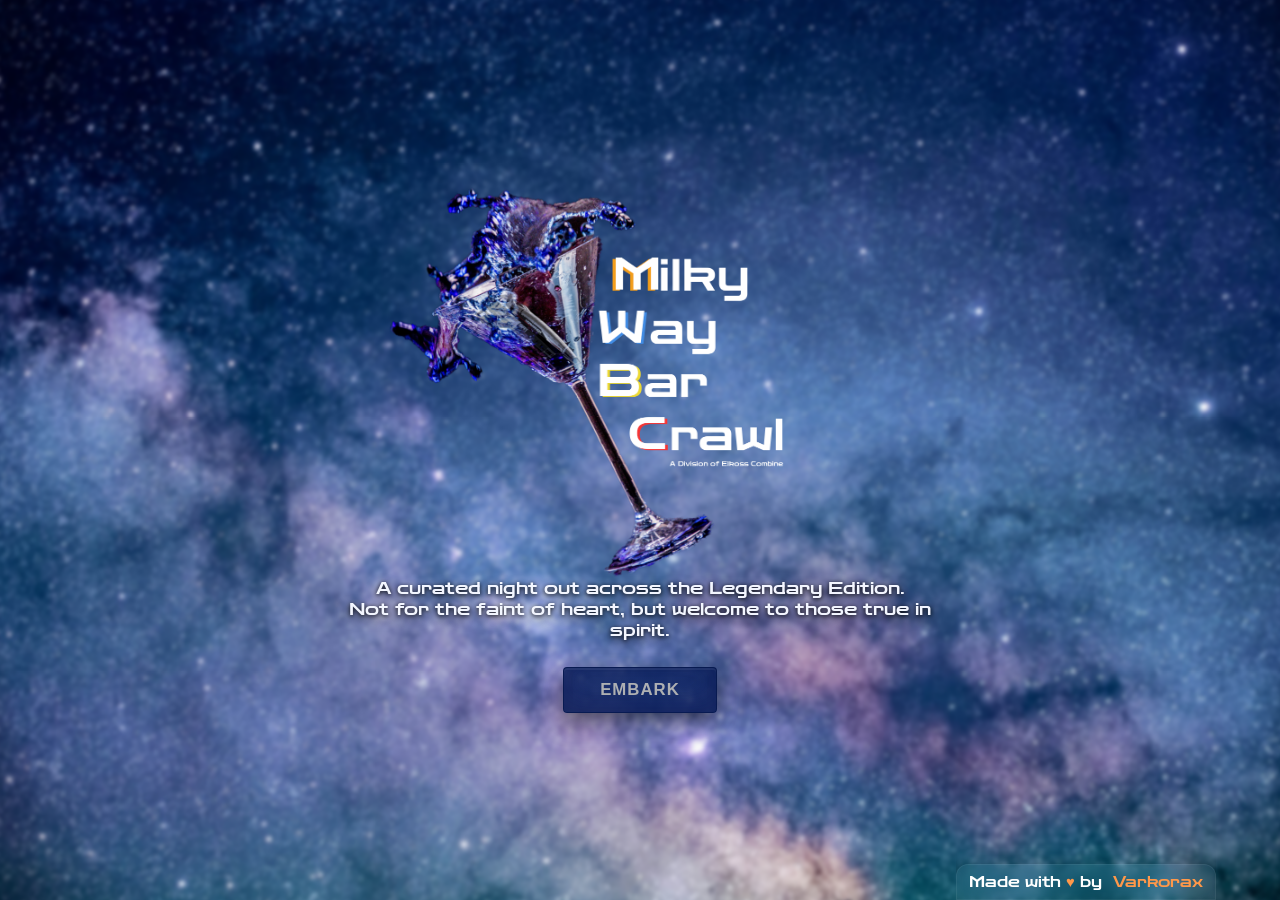
==== index.html @ 3dd2f929 "Version 2.0 and launch as its own project" ====
<!DOCTYPE html>
<html lang="en">
	<head>
		<meta charset="utf-8" />
		<meta name="viewport" content="width=device-width,initial-scale=1" />
		
		<title>Milky Way Bar Crawl</title>
		<link rel="shortcut icon" type="image/x-icon" href="./custom/favicon.svg" />
		
		<link rel="stylesheet" href="./custom/css/title.css" />
	</head>
	<body>
		<div class="title-screen" id="titleBackground"></div>
		
		<div class="center-stage" role="main" aria-labelledby="main-title">
			<img src="./custom/img/logo-full.png" style="height: 391px; width: 524px" alt="Milky Way Bar Crawl"></img>
			<h2>
				A curated night out across the Legendary Edition.<br>
				Not for the faint of heart, but welcome to those true in spirit.
			</h2>
			<button class="enter-button" onclick="enterGuide()" aria-label="Enter the Milky Way Bar Crawl">Embark</button>
		</div>
		
		<div class="footer-wrapper" aria-hidden="false">
			<div class="footer-box" role="contentinfo">
				Made with <span class="footer-heart">♥</span> by <span class="footer-name"><a href="https://varkorax.github.io" target="_blank" rel="noopener" style="color:inherit; text-decoration:none;">Varkorax</a></span>
			</div>
		</div>
		
		<script src="./custom/js/title.js"></script>
	</body>
</html>
---- custom/css/title.css ----
/* Import Zen Dots font */
        @font-face {
            font-family: 'ZenDots';
            src: url('../fonts/ZenDots-Regular.ttf') format('truetype');
            font-weight: normal;
            font-style: normal;
        }
		
        /* Base layout */
        html, body {
            margin: 0;
            padding: 0;
            height: 100%;
            width: 100%;
            overflow: hidden;
            font-family: 'ZenDots', sans-serif;
        }
		
		nav {
			font-family: 'ZenDots', sans-serif;
		}
		
        /* Background image container */
        .title-screen {
            position: fixed;
            top: 0;
            left: 0;
            width: 110%;
            height: 110%;
            background: url('../img/background/bg-galaxy-1.jpg') center/cover no-repeat;
            filter: blur(2px);
            z-index: -1;
            transform: translate(-5%, -5%) scale(1.1);
            pointer-events: none;
        }
        .title-screen::after {
            content: "";
            position: absolute;
            top: 0;
            left: 0;
            width: 100%;
            height: 100%;
            pointer-events: none;
            background: radial-gradient(circle, rgba(0,0,0,0) 70%, rgba(0,0,0,0.85) 100%);
        }

        /* Center stage */
        .center-stage {
            position: absolute;
            top: 50%;
            left: 50%;
            transform: translate(-50%, -50%);
            display: flex;
            flex-direction: column;
            align-items: center;
            text-align: center;
            padding: 0 20px;
            z-index: 2;
            color: #fff;
        }

        /* Frosted glass panel */
        .frost {
            position: absolute;
            width: min(86vw, 980px);
            padding: 28px 36px;
            border-radius: 12px;
            background: rgba(255,255,255,0.03);
            -webkit-backdrop-filter: blur(8px) saturate(110%);
                    backdrop-filter: blur(8px) saturate(110%);
            border: 1px solid rgba(255,255,255,0.04);
            box-shadow: 0 4px 30px rgba(0,0,0,0.55), inset 0 1px 0 rgba(255,255,255,0.02);
            pointer-events: none;
        }
        .center-stage > * { position: relative; z-index: 3; }
        .center-stage .frost { z-index: 2; }

        /* Fade-in */
        h1, h2, .enter-button, .footer-box {
            opacity: 0;
            animation: fadeIn 1s ease forwards;
        }

        h1 {
            font-size: 3.0em;
            margin: 8px 0 10px 0;
            color: #fff;
            text-shadow:
                0 2px 8px rgba(0,0,0,0.98),
                0 8px 22px rgba(0,0,0,0.7),
                0 0 28px rgba(0,0,0,0.45);
            animation-delay: 0.25s;
        }

        h2 {
            font-size: 1.05em;
            font-weight: normal;
            max-width: 820px;
            margin: 0 0 26px 0;
            color: #f3f6ff;
            text-shadow:
                0 1px 4px rgba(0,0,0,0.92),
                0 4px 12px rgba(0,0,0,0.6);
            animation-delay: 0.55s;
        }

        /* -------- Button: default dark blue, muted grey text -------- */
        .enter-button {
            display: inline-block;
            padding: 12px 36px;
            font-size: 1.05em;
            font-weight: 600;
            letter-spacing: 1px;
            text-transform: uppercase;
            color: #b0b0b0; /* muted grey text by default */
            background: rgba(10,30,90,0.85); /* dark blue default */
            border: 1px solid rgba(8,26,80,0.95); /* dark-blue border */
            border-radius: 4px;
            box-shadow:
                inset 0 2px 0 rgba(255,255,255,0.06),
                inset 0 -8px 24px rgba(8,24,80,0.35),
                0 8px 22px rgba(0,0,0,0.55);
            position: relative;
            cursor: pointer;
            transition:
                transform 160ms cubic-bezier(.2,.9,.2,1),
                box-shadow 220ms ease,
                background 200ms ease,
                color 180ms ease,
                border-color 180ms ease;
            outline: none;
            z-index: 3;
            pointer-events: auto;
            overflow: visible;
        }

        /* inner vignette (subtle by default; blends with hover) */
        .enter-button::before {
            content: "";
            position: absolute;
            top: 8%;
            left: 6%;
            right: 6%;
            bottom: 8%;
            border-radius: 3px;
            background: radial-gradient(120% 80% at 50% 40%,
                rgba(120,180,255,0.06) 0%,
                rgba(60,120,220,0.02) 45%,
                rgba(10,40,120,0) 100%);
            pointer-events: none;
            z-index: 1;
            transition: opacity 180ms ease, transform 180ms ease, background 180ms ease;
            opacity: 0.75;
        }

        /* radial glow element for hover (keeps separate so it's subtle by default) */
        .enter-button::after {
            content: "";
            position: absolute;
            left: 50%;
            top: 50%;
            transform: translate(-50%, -50%) scale(0.95);
            width: 260%;
            height: 180%;
            border-radius: 50%;
            background: radial-gradient(circle at center,
                rgba(70,150,255,0.25) 0%,
                rgba(70,150,255,0.12) 20%,
                rgba(70,150,255,0.04) 40%,
                rgba(70,150,255,0) 60%);
            filter: blur(8px);
            opacity: 0;
            pointer-events: none;
            z-index: 0;
            transition: opacity 220ms ease, transform 220ms ease;
        }

        /* Hover/focus: background lightens + text brightens & glows */
        .enter-button:hover,
        .enter-button:focus {
            transform: translateY(-2px) scale(1.02);
            border-color: rgba(60,130,220,0.95);
            background: rgba(60,130,220,0.92); /* lighter blue on hover */
            color: #d0ebff; /* brighter text */
            text-shadow: 0 0 8px rgba(80,180,255,0.85); /* subtle text glow */
            box-shadow:
                inset 0 2px 0 rgba(255,255,255,0.06),
                inset 0 -8px 24px rgba(8,24,80,0.28),
                0 18px 48px rgba(0,0,0,0.62),
                0 0 36px rgba(70,150,255,0.12);
        }

        .enter-button:hover::after,
        .enter-button:focus::after {
            opacity: 1;
            transform: translate(-50%, -50%) scale(1.04);
        }
        .enter-button:hover::before,
        .enter-button:focus::before {
            opacity: 1;
            transform: scale(1.01);
            /* slightly shift vignette to better match hover blue */
            background: radial-gradient(120% 80% at 50% 40%,
                rgba(170,210,255,0.16) 0%,
                rgba(120,180,240,0.06) 45%,
                rgba(30,80,200,0.02) 100%);
        }

        .enter-button:active {
            transform: translateY(0) scale(0.997);
            box-shadow:
                inset 0 3px 10px rgba(0,0,0,0.45),
                0 6px 18px rgba(0,0,0,0.44);
        }

        .enter-button:focus {
            box-shadow:
                0 12px 36px rgba(12,32,90,0.6),
                0 0 20px rgba(90,170,255,0.12);
        }

        /* ------------- Footer: moved to bottom-right ------------- */
        .footer-wrapper {
            position: fixed;
            bottom: 0;
            right: 64px; /* reasonable margin from right edge */
            width: auto;
            height: 128px; /* clip height so box peeks */
            display: flex;
            justify-content: flex-end;
            align-items: flex-end; /* box peeks up from bottom */
            z-index: 4;
            pointer-events: none;
            overflow: hidden; /* clips bottom */
        }

        .footer-box {
            display: inline-block;
            padding: 8px 12px;
            border-radius: 12px 12px 0 0;
            background: rgba(255,255,255,0.045);
            backdrop-filter: blur(6px) saturate(110%);
            -webkit-backdrop-filter: blur(6px) saturate(110%);
            border: 1px solid rgba(255,255,255,0.06);
            box-shadow: 0 8px 22px rgba(0,0,0,0.45);
            pointer-events: auto;
            color: #fff;
            font-size: 0.92em;
            white-space: nowrap;
            transform: translateY(0);
            transition: transform 320ms ease;
            animation-delay: 1.15s;
        }

        .footer-heart,
        .footer-name {
            color: #ff984a;
            display: inline-block;
            transform-origin: center;
            animation: footerPulse 1.6s ease-in-out infinite;
            will-change: transform, color;
        }
        .footer-name { animation-duration: 1.9s; margin-left: 6px; }

        @keyframes footerPulse {
            0%   { transform: scale(1); color: #ff9a4a; }
            45%  { transform: scale(1.04); color: #ff7a2e; }
            100% { transform: scale(1); color: #ff9a4a; }
        }

        @media (prefers-reduced-motion: reduce) {
            .footer-heart, .footer-name { animation: none; }
            .enter-button::after { transition: none; }
        }

        /* Keyframes */
        @keyframes fadeIn {
            from { opacity: 0; transform: translateY(18px); }
            to   { opacity: 1; transform: translateY(0); }
        }

        /* Responsive tweaks */
        @media (max-width: 700px) {
            h1 { font-size: 2.1em; }
            h2 { font-size: 0.95em; max-width: 92%; }
            .enter-button { padding: 10px 26px; font-size: 0.98em; }
            .frost { width: calc(94vw); padding: 18px 22px; border-radius: 10px; }
            .footer-wrapper { right: 12px; height: 84px; }
            .footer-box { padding: 6px 10px; margin-bottom: -30px; border-radius: 10px 10px 0 0; }
        }
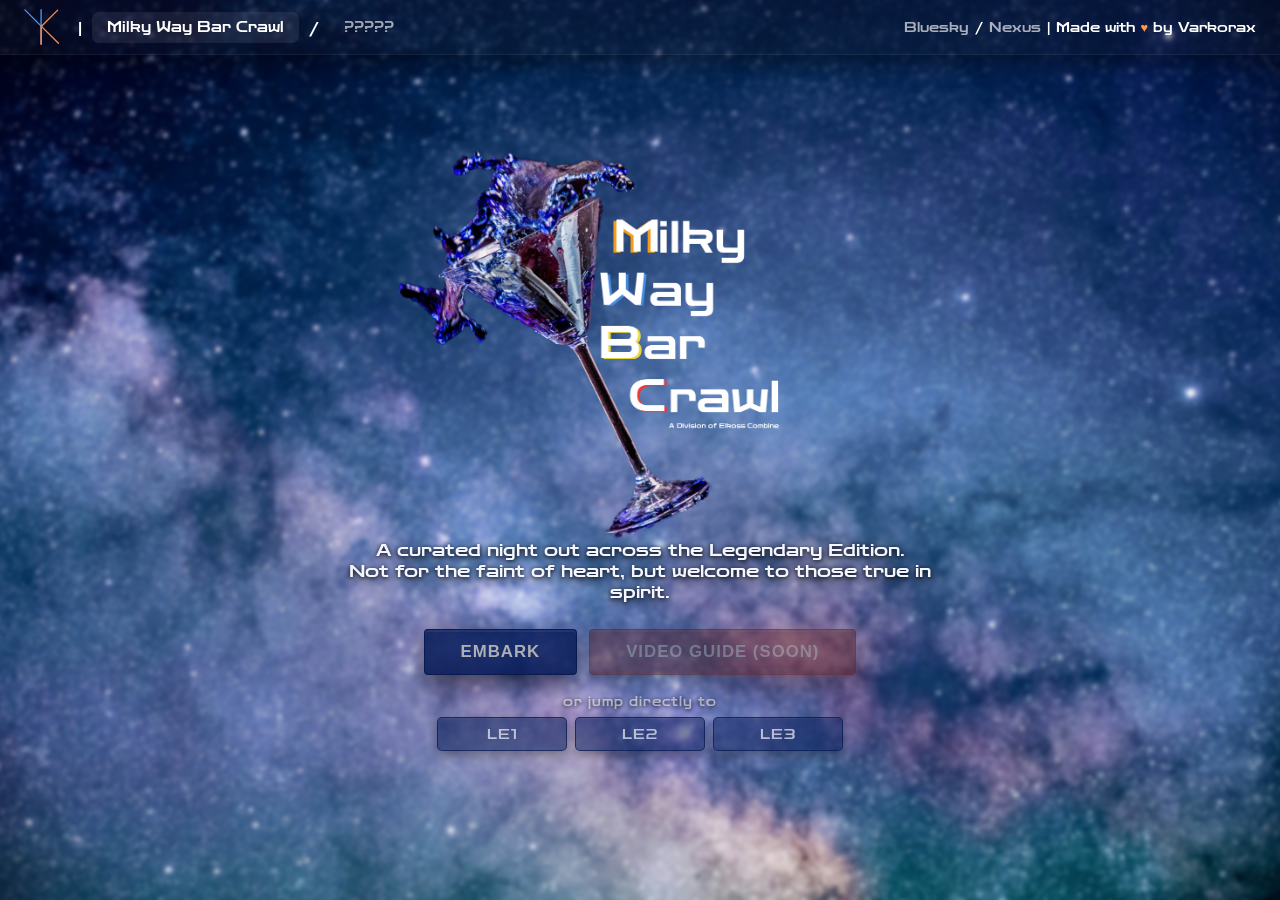
==== commit 2694d913: "Version 2.1" ====
--- a/index.html
+++ b/index.html
@@ -9,22 +9,95 @@
 		
 		<link rel="stylesheet" href="./custom/css/title.css" />
 	</head>
+	
 	<body>
 		<div class="title-screen" id="titleBackground"></div>
 		
+		<header class="site-header">
+			<a class="site-logo" href="https://varkorax.github.io" aria-label="Milky Way Bar Crawl home" target="_blank">
+				<img src="./custom/favicon.svg" alt="Milky Way Bar Crawl">
+			</a>
+			
+			<nav class="guide-switcher" aria-label="Guides">
+				<span class="header-divider" aria-hidden="true">|</span>
+				<a class="active" href="index.html">Milky Way Bar Crawl</a>
+				<span class="header-divider" aria-hidden="true">/</span>
+				<a href="#">?????</a>
+			</nav>
+			
+			<div class="site-credit">
+				<a href="https://bsky.app/profile/varkorax.bsky.social"
+					target="_blank"
+					rel="noopener">
+					Bluesky
+				</a>
+				
+				<span class="header-divider" aria-hidden="true">/</span>
+				
+				<a href="https://next.nexusmods.com/profile/Varkorax"
+					target="_blank"
+					rel="noopener">
+					Nexus
+				</a>
+				
+				<span class="header-divider" aria-hidden="true">|</span>
+				
+				<span style="color: white">Made with <span class="header-heart">♥</span> by Varkorax</span>
+			</div>
+		</header>
+
 		<div class="center-stage" role="main" aria-labelledby="main-title">
-			<img src="./custom/img/logo-full.png" style="height: 391px; width: 524px" alt="Milky Way Bar Crawl"></img>
-			<h2>
+			<img
+				src="./custom/img/logo-full.png"
+				class="title-logo"
+				alt="Milky Way Bar Crawl"
+				style="height: 391px; width: 524px"
+			>
+			
+			<h2 id="main-title">
 				A curated night out across the Legendary Edition.<br>
 				Not for the faint of heart, but welcome to those true in spirit.
 			</h2>
-			<button class="enter-button" onclick="enterGuide()" aria-label="Enter the Milky Way Bar Crawl">Embark</button>
+			
+			<div class="main-buttons">
+			<button
+				class="enter-button"
+				onclick="enterGuide()"
+				aria-label="Enter the Milky Way Bar Crawl"
+			>
+				Embark
+			</button>
+			
+			<button
+				class="video-button"
+				href="#"
+				target="_blank"
+				rel="noopener"
+				disabled
+				aria-label="Video coming soon"
+			>
+				Video Guide (Soon)
+			</button>
 		</div>
-		
-		<div class="footer-wrapper" aria-hidden="false">
-			<div class="footer-box" role="contentinfo">
-				Made with <span class="footer-heart">♥</span> by <span class="footer-name"><a href="https://varkorax.github.io" target="_blank" rel="noopener" style="color:inherit; text-decoration:none;">Varkorax</a></span>
+			
+			<div class="jump-section">
+				<span class="jump-label">or jump directly to</span>
+
+				<div class="jump-buttons">
+					<a href="./me1.html" class="jump-button">
+						<span class="jump-number">LE1</span>
+					</a>
+
+					<a href="./me2.html" class="jump-button">
+						<span class="jump-number">LE2</span>
+					</a>
+
+					<a href="./me3.html" class="jump-button">
+						<span class="jump-number">LE3</span>
+					</a>
+				</div>
 			</div>
+			
 		</div>
 		
 		<script src="./custom/js/title.js"></script>
--- a/custom/css/title.css
+++ b/custom/css/title.css
@@ -1,290 +1,731 @@
-        /* Import Zen Dots font */
-        @font-face {
-            font-family: 'ZenDots';
-            src: url('../fonts/ZenDots-Regular.ttf') format('truetype');
-            font-weight: normal;
-            font-style: normal;
-        }
-		
-        /* Base layout */
-        html, body {
-            margin: 0;
-            padding: 0;
-            height: 100%;
-            width: 100%;
-            overflow: hidden;
-            font-family: 'ZenDots', sans-serif;
-        }
-		
-		nav {
-			font-family: 'ZenDots', sans-serif;
-		}
-		
-        /* Background image container */
-        .title-screen {
-            position: fixed;
-            top: 0;
-            left: 0;
-            width: 110%;
-            height: 110%;
-            background: url('../img/background/bg-galaxy-1.jpg') center/cover no-repeat;
-            filter: blur(2px);
-            z-index: -1;
-            transform: translate(-5%, -5%) scale(1.1);
-            pointer-events: none;
-        }
-        .title-screen::after {
-            content: "";
-            position: absolute;
-            top: 0;
-            left: 0;
-            width: 100%;
-            height: 100%;
-            pointer-events: none;
-            background: radial-gradient(circle, rgba(0,0,0,0) 70%, rgba(0,0,0,0.85) 100%);
-        }
-
-        /* Center stage */
-        .center-stage {
-            position: absolute;
-            top: 50%;
-            left: 50%;
-            transform: translate(-50%, -50%);
-            display: flex;
-            flex-direction: column;
-            align-items: center;
-            text-align: center;
-            padding: 0 20px;
-            z-index: 2;
-            color: #fff;
-        }
-
-        /* Frosted glass panel */
-        .frost {
-            position: absolute;
-            width: min(86vw, 980px);
-            padding: 28px 36px;
-            border-radius: 12px;
-            background: rgba(255,255,255,0.03);
-            -webkit-backdrop-filter: blur(8px) saturate(110%);
-                    backdrop-filter: blur(8px) saturate(110%);
-            border: 1px solid rgba(255,255,255,0.04);
-            box-shadow: 0 4px 30px rgba(0,0,0,0.55), inset 0 1px 0 rgba(255,255,255,0.02);
-            pointer-events: none;
-        }
-        .center-stage > * { position: relative; z-index: 3; }
-        .center-stage .frost { z-index: 2; }
-
-        /* Fade-in */
-        h1, h2, .enter-button, .footer-box {
-            opacity: 0;
-            animation: fadeIn 1s ease forwards;
-        }
-
-        h1 {
-            font-size: 3.0em;
-            margin: 8px 0 10px 0;
-            color: #fff;
-            text-shadow:
-                0 2px 8px rgba(0,0,0,0.98),
-                0 8px 22px rgba(0,0,0,0.7),
-                0 0 28px rgba(0,0,0,0.45);
-            animation-delay: 0.25s;
-        }
-
-        h2 {
-            font-size: 1.05em;
-            font-weight: normal;
-            max-width: 820px;
-            margin: 0 0 26px 0;
-            color: #f3f6ff;
-            text-shadow:
-                0 1px 4px rgba(0,0,0,0.92),
-                0 4px 12px rgba(0,0,0,0.6);
-            animation-delay: 0.55s;
-        }
-
-        /* -------- Button: default dark blue, muted grey text -------- */
-        .enter-button {
-            display: inline-block;
-            padding: 12px 36px;
-            font-size: 1.05em;
-            font-weight: 600;
-            letter-spacing: 1px;
-            text-transform: uppercase;
-            color: #b0b0b0; /* muted grey text by default */
-            background: rgba(10,30,90,0.85); /* dark blue default */
-            border: 1px solid rgba(8,26,80,0.95); /* dark-blue border */
-            border-radius: 4px;
-            box-shadow:
-                inset 0 2px 0 rgba(255,255,255,0.06),
-                inset 0 -8px 24px rgba(8,24,80,0.35),
-                0 8px 22px rgba(0,0,0,0.55);
-            position: relative;
-            cursor: pointer;
-            transition:
-                transform 160ms cubic-bezier(.2,.9,.2,1),
-                box-shadow 220ms ease,
-                background 200ms ease,
-                color 180ms ease,
-                border-color 180ms ease;
-            outline: none;
-            z-index: 3;
-            pointer-events: auto;
-            overflow: visible;
-        }
-
-        /* inner vignette (subtle by default; blends with hover) */
-        .enter-button::before {
-            content: "";
-            position: absolute;
-            top: 8%;
-            left: 6%;
-            right: 6%;
-            bottom: 8%;
-            border-radius: 3px;
-            background: radial-gradient(120% 80% at 50% 40%,
-                rgba(120,180,255,0.06) 0%,
-                rgba(60,120,220,0.02) 45%,
-                rgba(10,40,120,0) 100%);
-            pointer-events: none;
-            z-index: 1;
-            transition: opacity 180ms ease, transform 180ms ease, background 180ms ease;
-            opacity: 0.75;
-        }
-
-        /* radial glow element for hover (keeps separate so it's subtle by default) */
-        .enter-button::after {
-            content: "";
-            position: absolute;
-            left: 50%;
-            top: 50%;
-            transform: translate(-50%, -50%) scale(0.95);
-            width: 260%;
-            height: 180%;
-            border-radius: 50%;
-            background: radial-gradient(circle at center,
-                rgba(70,150,255,0.25) 0%,
-                rgba(70,150,255,0.12) 20%,
-                rgba(70,150,255,0.04) 40%,
-                rgba(70,150,255,0) 60%);
-            filter: blur(8px);
-            opacity: 0;
-            pointer-events: none;
-            z-index: 0;
-            transition: opacity 220ms ease, transform 220ms ease;
-        }
-
-        /* Hover/focus: background lightens + text brightens & glows */
-        .enter-button:hover,
-        .enter-button:focus {
-            transform: translateY(-2px) scale(1.02);
-            border-color: rgba(60,130,220,0.95);
-            background: rgba(60,130,220,0.92); /* lighter blue on hover */
-            color: #d0ebff; /* brighter text */
-            text-shadow: 0 0 8px rgba(80,180,255,0.85); /* subtle text glow */
-            box-shadow:
-                inset 0 2px 0 rgba(255,255,255,0.06),
-                inset 0 -8px 24px rgba(8,24,80,0.28),
-                0 18px 48px rgba(0,0,0,0.62),
-                0 0 36px rgba(70,150,255,0.12);
-        }
-
-        .enter-button:hover::after,
-        .enter-button:focus::after {
-            opacity: 1;
-            transform: translate(-50%, -50%) scale(1.04);
-        }
-        .enter-button:hover::before,
-        .enter-button:focus::before {
-            opacity: 1;
-            transform: scale(1.01);
-            /* slightly shift vignette to better match hover blue */
-            background: radial-gradient(120% 80% at 50% 40%,
-                rgba(170,210,255,0.16) 0%,
-                rgba(120,180,240,0.06) 45%,
-                rgba(30,80,200,0.02) 100%);
-        }
-
-        .enter-button:active {
-            transform: translateY(0) scale(0.997);
-            box-shadow:
-                inset 0 3px 10px rgba(0,0,0,0.45),
-                0 6px 18px rgba(0,0,0,0.44);
-        }
-
-        .enter-button:focus {
-            box-shadow:
-                0 12px 36px rgba(12,32,90,0.6),
-                0 0 20px rgba(90,170,255,0.12);
-        }
-
-        /* ------------- Footer: moved to bottom-right ------------- */
-        .footer-wrapper {
-            position: fixed;
-            bottom: 0;
-            right: 64px; /* reasonable margin from right edge */
-            width: auto;
-            height: 128px; /* clip height so box peeks */
-            display: flex;
-            justify-content: flex-end;
-            align-items: flex-end; /* box peeks up from bottom */
-            z-index: 4;
-            pointer-events: none;
-            overflow: hidden; /* clips bottom */
-        }
-
-        .footer-box {
-            display: inline-block;
-            padding: 8px 12px;
-            border-radius: 12px 12px 0 0;
-            background: rgba(255,255,255,0.045);
-            backdrop-filter: blur(6px) saturate(110%);
-            -webkit-backdrop-filter: blur(6px) saturate(110%);
-            border: 1px solid rgba(255,255,255,0.06);
-            box-shadow: 0 8px 22px rgba(0,0,0,0.45);
-            pointer-events: auto;
-            color: #fff;
-            font-size: 0.92em;
-            white-space: nowrap;
-            transform: translateY(0);
-            transition: transform 320ms ease;
-            animation-delay: 1.15s;
-        }
-
-        .footer-heart,
-        .footer-name {
-            color: #ff984a;
-            display: inline-block;
-            transform-origin: center;
-            animation: footerPulse 1.6s ease-in-out infinite;
-            will-change: transform, color;
-        }
-        .footer-name { animation-duration: 1.9s; margin-left: 6px; }
-
-        @keyframes footerPulse {
-            0%   { transform: scale(1); color: #ff9a4a; }
-            45%  { transform: scale(1.04); color: #ff7a2e; }
-            100% { transform: scale(1); color: #ff9a4a; }
-        }
-
-        @media (prefers-reduced-motion: reduce) {
-            .footer-heart, .footer-name { animation: none; }
-            .enter-button::after { transition: none; }
-        }
-
-        /* Keyframes */
-        @keyframes fadeIn {
-            from { opacity: 0; transform: translateY(18px); }
-            to   { opacity: 1; transform: translateY(0); }
-        }
-
-        /* Responsive tweaks */
-        @media (max-width: 700px) {
-            h1 { font-size: 2.1em; }
-            h2 { font-size: 0.95em; max-width: 92%; }
-            .enter-button { padding: 10px 26px; font-size: 0.98em; }
-            .frost { width: calc(94vw); padding: 18px 22px; border-radius: 10px; }
-            .footer-wrapper { right: 12px; height: 84px; }
-            .footer-box { padding: 6px 10px; margin-bottom: -30px; border-radius: 10px 10px 0 0; }
-        }
+/* title.css - Version 2 - Expanded to accommodate additional guides down the line */
+
+/* Font */
+
+@font-face {
+    font-family: 'ZenDots';
+    src: url('../fonts/ZenDots-Regular.ttf') format('truetype');
+    font-weight: normal;
+    font-style: normal;
+}
+
+/* Basics */
+
+html,
+body {
+    margin: 0;
+    padding: 0;
+    height: 100%;
+    width: 100%;
+    overflow: hidden;
+    font-family: 'ZenDots', sans-serif;
+}
+
+nav {
+    font-family: 'ZenDots', sans-serif;
+}
+
+/* Glass header */
+
+.site-header {
+    position: fixed;
+    top: 0;
+    left: 0;
+    right: 0;
+
+    min-height: 54px;
+
+    display: flex;
+    align-items: center;
+
+    padding: 0 24px;
+
+    background: rgba(15, 20, 35, 0.35);
+    border-bottom: 1px solid rgba(255, 255, 255, 0.06);
+    box-shadow: 0 8px 22px rgba(0, 0, 0, 0.45);
+
+    z-index: 10;
+}
+
+.site-logo {
+    display: flex;
+    align-items: center;
+    height: 36px;
+    flex-shrink: 0;
+}
+
+.site-logo img {
+    display: block;
+    width: auto;
+    height: 36px;
+    object-fit: contain;
+}
+
+/* Guide switching */
+
+.guide-switcher {
+    display: flex;
+    align-items: center;
+    margin-left: 18px;
+}
+
+.guide-switcher a {
+    padding: 7px 15px;
+
+    border-radius: 7px;
+	margin: 10px;
+
+    color: rgba(255, 255, 255, 0.62);
+    text-decoration: none;
+    font-size: 0.9em;
+
+    transition:
+        color 160ms ease,
+        background 160ms ease;
+}
+
+.guide-switcher a:hover,
+.guide-switcher a:focus-visible,
+.site-credit a:hover,
+.site-credit a:focus-visible {
+    color: #fff;
+    background: rgba(255, 255, 255, 0.06);
+}
+
+.guide-switcher a.active {
+    color: #fff;
+    background: rgba(255, 255, 255, 0.08);
+}
+
+/* Credit */
+
+.site-credit {
+    margin-left: auto;
+
+    display: flex;
+    align-items: center;
+    gap: 6px;
+
+    color: rgba(255, 255, 255, 0.65);
+    font-size: 0.8em;
+    white-space: nowrap;
+}
+
+.site-credit a {
+    color: inherit;
+    text-decoration: none;
+
+    transition: color 160ms ease;
+}
+
+.site-credit a:hover,
+.site-credit a:focus-visible {
+    color: #fff;
+}
+
+.header-divider {
+    color: rgba(255, 255, 255, 1);
+    user-select: none;
+}
+
+.header-heart {
+    color: #ff984a;
+}
+
+.site-author {
+    color: #ff984a;
+}
+
+/* Title */
+
+.title-logo {
+    width: 524px;
+    height: 391px;
+    object-fit: contain;
+}
+
+/* Section jump navigation */
+
+.jump-section {
+    display: flex;
+    flex-direction: column;
+    align-items: center;
+
+    margin-top: 20px;
+
+    opacity: 0;
+    animation: fadeIn 1s ease forwards;
+    animation-delay: 0.9s;
+}
+
+.jump-label {
+    margin-bottom: 8px;
+
+    color: rgba(255, 255, 255, 0.55);
+    font-size: 0.72em;
+    letter-spacing: 1px;
+
+    text-shadow: 0 1px 4px rgba(0, 0, 0, 0.8);
+}
+
+.jump-buttons {
+    display: flex;
+    gap: 8px;
+}
+
+.jump-button {
+    display: flex;
+    align-items: center;
+    justify-content: center;
+
+    width: 128px;
+    height: 32px;
+
+    border-radius: 5px;
+
+    color: rgba(255, 255, 255, 0.65);
+    text-decoration: none;
+
+    background: rgba(10, 30, 90, 0.55);
+    border: 1px solid rgba(8, 26, 80, 0.7);
+
+    box-shadow:
+        inset 0 1px 0 rgba(255, 255, 255, 0.04),
+        0 4px 12px rgba(0, 0, 0, 0.35);
+
+    transition:
+        transform 160ms ease,
+        color 160ms ease,
+        background 160ms ease,
+        border-color 160ms ease,
+        box-shadow 160ms ease;
+}
+
+.jump-button:hover,
+.jump-button:focus-visible {
+    transform: translateY(-2px);
+
+    color: #d0ebff;
+    background: rgba(60, 130, 220, 0.75);
+    border-color: rgba(60, 130, 220, 0.9);
+
+    box-shadow:
+        0 8px 20px rgba(0, 0, 0, 0.45),
+        0 0 18px rgba(70, 150, 255, 0.10);
+}
+
+.jump-number {
+    font-size: 0.8em;
+    letter-spacing: 1px;
+}
+
+/* Background image container */
+
+.title-screen {
+    position: fixed;
+    top: 0;
+    left: 0;
+
+    width: 110%;
+    height: 110%;
+
+    background: url('../img/background/bg-galaxy-1.jpg') center / cover no-repeat;
+    filter: blur(2px);
+
+    z-index: -1;
+
+    transform: translate(-5%, -5%) scale(1.1);
+    pointer-events: none;
+}
+
+.title-screen::after {
+    content: "";
+
+    position: absolute;
+    top: 0;
+    left: 0;
+
+    width: 100%;
+    height: 100%;
+
+    pointer-events: none;
+
+    background: radial-gradient(
+        circle,
+        rgba(0, 0, 0, 0) 70%,
+        rgba(0, 0, 0, 0.85) 100%
+    );
+}
+
+/* Center stage */
+
+.center-stage {
+    position: absolute;
+    top: 50%;
+    left: 50%;
+
+    display: flex;
+    flex-direction: column;
+    align-items: center;
+
+    padding: 0 20px;
+
+    text-align: center;
+    color: #fff;
+
+    transform: translate(-50%, -50%);
+
+    z-index: 2;
+}
+
+/* Frosted glass panel
+   Optimization Attempt 1. Ideas courtesy of VentruePL
+   - Reduced blur from 8px to 6px */
+
+.frost {
+    position: absolute;
+
+    width: min(86vw, 980px);
+    padding: 28px 36px;
+
+    border-radius: 12px;
+
+    background: rgba(15, 20, 35, 0.35);
+
+    -webkit-backdrop-filter: blur(6px) saturate(110%);
+    backdrop-filter: blur(6px) saturate(110%);
+
+    border: 1px solid rgba(255, 255, 255, 0.04);
+
+    box-shadow:
+        0 4px 30px rgba(0, 0, 0, 0.55),
+        inset 0 1px 0 rgba(255, 255, 255, 0.02);
+
+    pointer-events: none;
+}
+
+.center-stage > * {
+    position: relative;
+    z-index: 3;
+}
+
+.center-stage .frost {
+    z-index: 2;
+}
+
+/* Fade-in */
+
+h1,
+h2,
+.enter-button,
+.footer-box {
+    opacity: 0;
+    animation: fadeIn 1s ease forwards;
+}
+
+h1 {
+    margin: 8px 0 10px;
+
+    font-size: 3.0em;
+    color: #fff;
+
+    text-shadow:
+        0 2px 8px rgba(0, 0, 0, 0.98),
+        0 8px 22px rgba(0, 0, 0, 0.7),
+        0 0 28px rgba(0, 0, 0, 0.45);
+
+    animation-delay: 0.25s;
+}
+
+h2 {
+    max-width: 820px;
+    margin: 0 0 26px;
+
+    font-size: 1.05em;
+    font-weight: normal;
+    color: #f3f6ff;
+
+    text-shadow:
+        0 1px 4px rgba(0, 0, 0, 0.92),
+        0 4px 12px rgba(0, 0, 0, 0.6);
+
+    animation-delay: 0.55s;
+}
+
+/* Enter button
+   Default: dark blue, muted grey text */
+
+.enter-button {
+    display: inline-block;
+
+    position: relative;
+
+    padding: 12px 36px;
+
+    font-size: 1.05em;
+    font-weight: 600;
+    letter-spacing: 1px;
+    text-transform: uppercase;
+
+    color: #b0b0b0;
+    background: rgba(10, 30, 90, 0.85);
+    border: 1px solid rgba(8, 26, 80, 0.95);
+    border-radius: 4px;
+
+    box-shadow:
+        inset 0 2px 0 rgba(255, 255, 255, 0.06),
+        inset 0 -8px 24px rgba(8, 24, 80, 0.35),
+        0 8px 22px rgba(0, 0, 0, 0.55);
+
+    cursor: pointer;
+    outline: none;
+    z-index: 3;
+    pointer-events: auto;
+    overflow: visible;
+
+    transition:
+        transform 160ms cubic-bezier(.2, .9, .2, 1),
+        box-shadow 220ms ease,
+        background 200ms ease,
+        color 180ms ease,
+        border-color 180ms ease;
+}
+
+/* Inner vignette */
+
+.enter-button::before {
+    content: "";
+
+    position: absolute;
+    top: 8%;
+    left: 6%;
+    right: 6%;
+    bottom: 8%;
+
+    border-radius: 3px;
+
+    background: radial-gradient(
+        120% 80% at 50% 40%,
+        rgba(120, 180, 255, 0.06) 0%,
+        rgba(60, 120, 220, 0.02) 45%,
+        rgba(10, 40, 120, 0) 100%
+    );
+
+    pointer-events: none;
+    z-index: 1;
+
+    opacity: 0.75;
+
+    transition:
+        opacity 180ms ease,
+        transform 180ms ease,
+        background 180ms ease;
+}
+
+/* Radial glow element for hover */
+
+.enter-button::after {
+    content: "";
+
+    position: absolute;
+    left: 50%;
+    top: 50%;
+
+    width: 260%;
+    height: 180%;
+
+    border-radius: 50%;
+
+    background: radial-gradient(
+        circle at center,
+        rgba(70, 150, 255, 0.25) 0%,
+        rgba(70, 150, 255, 0.12) 20%,
+        rgba(70, 150, 255, 0.04) 40%,
+        rgba(70, 150, 255, 0) 60%
+    );
+
+    filter: blur(8px);
+    opacity: 0;
+
+    pointer-events: none;
+    z-index: 0;
+
+    transform: translate(-50%, -50%) scale(0.95);
+
+    transition:
+        opacity 220ms ease,
+        transform 220ms ease;
+}
+
+/* Hover / focus */
+
+.enter-button:hover,
+.enter-button:focus {
+    transform: translateY(-2px) scale(1.02);
+
+    border-color: rgba(60, 130, 220, 0.95);
+    background: rgba(60, 130, 220, 0.92);
+    color: #d0ebff;
+
+    text-shadow: 0 0 8px rgba(80, 180, 255, 0.85);
+
+    box-shadow:
+        inset 0 2px 0 rgba(255, 255, 255, 0.06),
+        inset 0 -8px 24px rgba(8, 24, 80, 0.28),
+        0 18px 48px rgba(0, 0, 0, 0.62),
+        0 0 36px rgba(70, 150, 255, 0.12);
+}
+
+.enter-button:hover::after,
+.enter-button:focus::after {
+    opacity: 1;
+    transform: translate(-50%, -50%) scale(1.04);
+}
+
+.enter-button:hover::before,
+.enter-button:focus::before {
+    opacity: 1;
+    transform: scale(1.01);
+
+    background: radial-gradient(
+        120% 80% at 50% 40%,
+        rgba(170, 210, 255, 0.16) 0%,
+        rgba(120, 180, 240, 0.06) 45%,
+        rgba(30, 80, 200, 0.02) 100%
+    );
+}
+
+/* Active */
+
+.enter-button:active {
+    transform: translateY(0) scale(0.997);
+
+    box-shadow:
+        inset 0 3px 10px rgba(0, 0, 0, 0.45),
+        0 6px 18px rgba(0, 0, 0, 0.44);
+}
+
+/* Focus */
+
+.enter-button:focus {
+    box-shadow:
+        0 12px 36px rgba(12, 32, 90, 0.6),
+        0 0 20px rgba(90, 170, 255, 0.12);
+}
+
+/* Main button group */
+
+.main-buttons {
+	display: flex;
+	align-items: center;
+	justify-content: center;
+	gap: 12px;
+}
+
+/* Video button
+   Default: muted red, disabled */
+
+.video-button {
+	display: inline-block;
+
+	position: relative;
+
+	padding: 12px 36px;
+
+	font-size: 1.05em;
+	font-weight: 600;
+	letter-spacing: 1px;
+	text-transform: uppercase;
+
+	color: #888;
+	background: rgba(80, 25, 25, 0.65);
+	border: 1px solid rgba(90, 30, 30, 0.8);
+	border-radius: 4px;
+
+	box-shadow:
+		inset 0 2px 0 rgba(255, 255, 255, 0.04),
+		inset 0 -8px 24px rgba(60, 15, 15, 0.3),
+		0 8px 22px rgba(0, 0, 0, 0.45);
+
+	cursor: not-allowed;
+	outline: none;
+
+	opacity: 0.65;
+}
+
+/* Inner vignette */
+
+.video-button::before {
+	content: "";
+
+	position: absolute;
+	top: 8%;
+	left: 6%;
+	right: 6%;
+	bottom: 8%;
+
+	border-radius: 3px;
+
+	background: radial-gradient(
+		120% 80% at 50% 40%,
+		rgba(255, 130, 130, 0.04) 0%,
+		rgba(220, 70, 70, 0.015) 45%,
+		rgba(100, 20, 20, 0) 100%
+	);
+
+	pointer-events: none;
+	z-index: 1;
+
+	opacity: 0.75;
+}
+
+/* Disabled state */
+
+.video-button:disabled {
+	transform: none;
+	pointer-events: auto;
+}
+
+/* Optional: slightly brighten it when the feature becomes active */
+
+.video-button:not(:disabled):hover,
+.video-button:not(:disabled):focus {
+	transform: translateY(-2px) scale(1.02);
+
+	border-color: rgba(210, 70, 70, 0.95);
+	background: rgba(160, 45, 45, 0.92);
+	color: #ffe0e0;
+
+	text-shadow: 0 0 8px rgba(255, 100, 100, 0.75);
+
+	box-shadow:
+		inset 0 2px 0 rgba(255, 255, 255, 0.06),
+		inset 0 -8px 24px rgba(80, 15, 15, 0.28),
+		0 18px 48px rgba(0, 0, 0, 0.62),
+		0 0 36px rgba(220, 60, 60, 0.12);
+}
+
+/* Animations */
+
+@keyframes footerPulse {
+    0% {
+        transform: scale(1);
+    }
+
+    45% {
+        transform: scale(1.04);
+    }
+
+    100% {
+        transform: scale(1);
+    }
+}
+
+@keyframes fadeIn {
+    from {
+        opacity: 0;
+        transform: translateY(18px);
+    }
+
+    to {
+        opacity: 1;
+        transform: translateY(0);
+    }
+}
+
+
+/* Reduced motion */
+
+@media (prefers-reduced-motion: reduce) {
+    .footer-heart,
+    .footer-name {
+        animation: none;
+    }
+
+    .enter-button::after {
+        transition: none;
+    }
+}
+
+
+/* Responsive tweaks */
+
+@media (max-width: 700px) {
+    h1 {
+        font-size: 2.1em;
+    }
+
+    h2 {
+        max-width: 92%;
+        font-size: 0.95em;
+    }
+
+    .enter-button {
+        padding: 10px 26px;
+        font-size: 0.98em;
+    }
+
+    .frost {
+        width: calc(94vw);
+        padding: 18px 22px;
+
+        border-radius: 10px;
+
+        background: rgba(15, 20, 35, 0.45);
+
+        backdrop-filter: blur(4px);
+        -webkit-backdrop-filter: blur(4px);
+    }
+	
+    /* Mobile header */
+	
+    .site-header {
+        top: 10px;
+        left: 10px;
+        right: 10px;
+
+        height: auto;
+        min-height: 46px;
+
+        padding: 6px 10px;
+    }
+
+    .site-logo img {
+        height: 28px;
+    }
+
+    .guide-switcher {
+        margin-left: 8px;
+        gap: 2px;
+    }
+
+    .guide-switcher a {
+        padding: 6px 7px;
+        font-size: 0.68em;
+    }
+
+    .site-credit {
+        display: none;
+    }
+
+
+    /* Mobile title */
+
+    .title-logo {
+        width: 90vw;
+        height: auto;
+        max-height: 36vh;
+    }
+
+
+    /* Mobile jump navigation */
+
+    .jump-section {
+        margin-top: 16px;
+    }
+
+    .jump-button {
+        width: 40px;
+        height: 30px;
+    }
+}
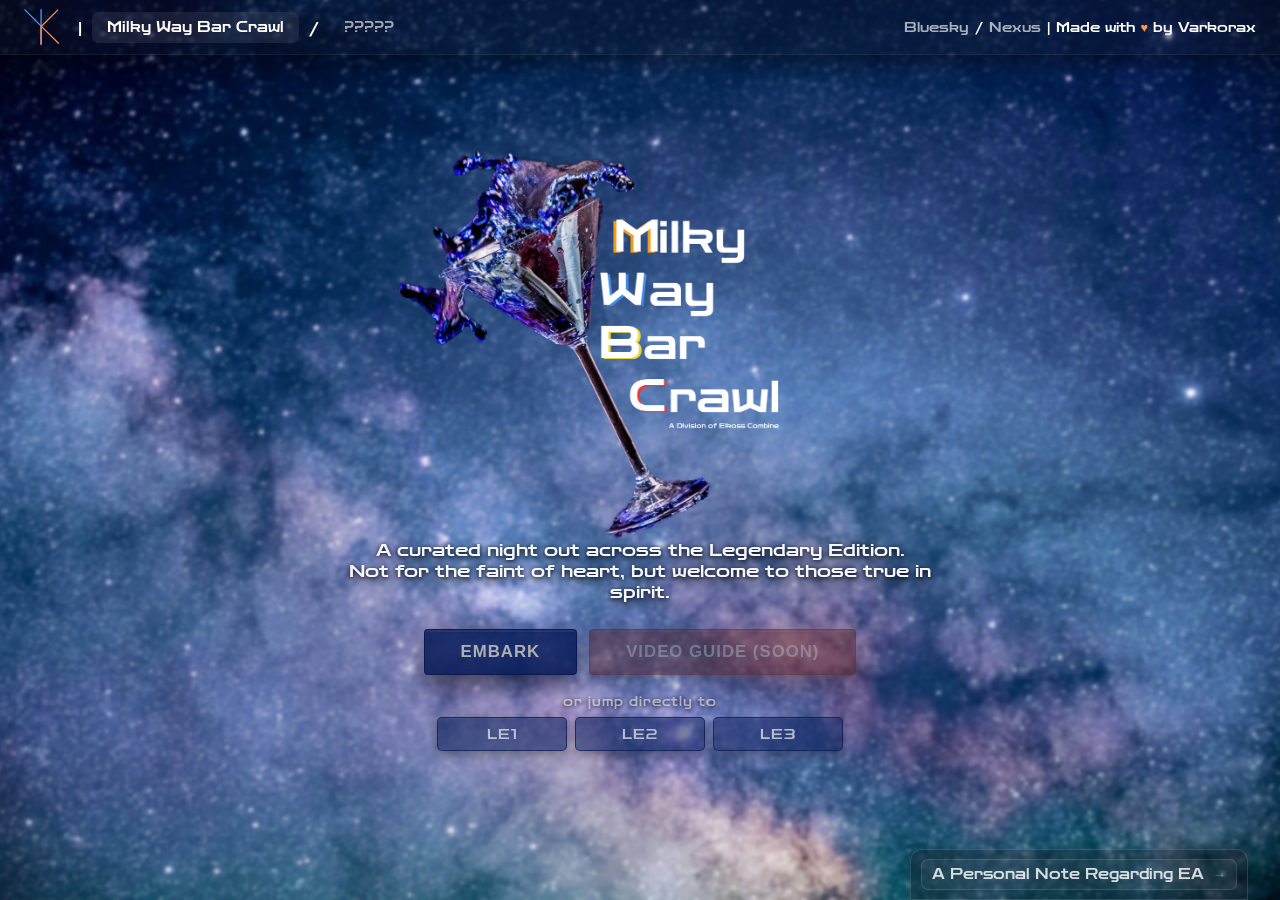
==== commit 5c354d89: "Version 2.1 - Addendum" ====
--- a/index.html
+++ b/index.html
@@ -12,6 +12,12 @@
 	
 	<body>
 		<div class="title-screen" id="titleBackground"></div>
+		
+		<!-- <video class="ambient-background" autoplay muted loop playsinline preload="auto" aria-hidden="true">
+			<source src="./custom/video/mwbc-loop-2.webm" type="video/webm">
+		</video>
+		
+		<div class="background-overlay"></div> -->
 		
 		<header class="site-header">
 			<a class="site-logo" href="https://varkorax.github.io" aria-label="Milky Way Bar Crawl home" target="_blank">
@@ -100,6 +106,61 @@
 			
 		</div>
 		
+		<div class="footer-wrapper" aria-hidden="false">
+			<div class="footer-box" role="contentinfo">
+				<button class="ea-note-trigger" type="button" aria-haspopup="dialog">
+					A Personal Note Regarding EA
+				</button>
+			</div>
+		</div>
+		
+		<div class="ea-modal" id="ea-note-modal" role="dialog" aria-modal="true" aria-labelledby="ea-note-title" hidden>
+			<div class="ea-modal-backdrop"></div>
+			
+			<div class="ea-modal-content">
+				<button class="ea-modal-close" type="button" aria-label="Close">
+					×
+				</button>
+				
+				<h2 id="ea-note-title" class="sr-only">A Personal Note Regarding EA</h2>
+				
+				<iframe
+					src="ea-note.html"
+					title="A Personal Note Regarding EA"
+					loading="lazy">
+				</iframe>
+			</div>
+		</div>
+		
+		<script>
+		const eaModal = document.getElementById('ea-note-modal');
+		const eaTrigger = document.querySelector('.ea-note-trigger');
+		const eaClose = document.querySelector('.ea-modal-close');
+		const eaBackdrop = document.querySelector('.ea-modal-backdrop');
+
+		function openEaNote() {
+			eaModal.hidden = false;
+			document.body.style.overflow = 'hidden';
+			eaClose.focus();
+		}
+
+		function closeEaNote() {
+			eaModal.hidden = true;
+			document.body.style.overflow = '';
+			eaTrigger.focus();
+		}
+
+		eaTrigger.addEventListener('click', openEaNote);
+		eaClose.addEventListener('click', closeEaNote);
+		eaBackdrop.addEventListener('click', closeEaNote);
+
+		document.addEventListener('keydown', (event) => {
+			if (event.key === 'Escape' && !eaModal.hidden) {
+				closeEaNote();
+			}
+		});
+		</script>
+		
 		<script src="./custom/js/title.js"></script>
 	</body>
 </html>
--- a/custom/css/title.css
+++ b/custom/css/title.css
@@ -1,6 +1,6 @@
 /* title.css - Version 2 - Expanded to accommodate additional guides down the line */
 
-/* Font */
+/* Fonts */
 
 @font-face {
     font-family: 'ZenDots';
@@ -9,7 +9,29 @@
     font-style: normal;
 }
 
+@font-face {
+	font-family: 'Quicksand';
+	src: url('../fonts/Quicksand-Regular.ttf') format('truetype');
+}
+
 /* Basics */
+
+:root {
+	/* Accent color as three channel components so pages can override easily.
+	   Default is a slightly darker orange for better contrast. */
+	--accent-r: 230;   /* darker orange */
+	--accent-g: 130;
+	--accent-b: 60;
+	--accent: var(--accent-r),var(--accent-g),var(--accent-b);
+
+	--muted: #b7cfe9;
+	--scrollbar-bg: rgba(40,70,140,0.08);
+	--bg-fallback: #071021;
+
+	/* Vignette tuning */
+	--vignette-weak: rgba(0,0,0,0.36);
+	--vignette-strong: rgba(0,0,0,0.86);
+}
 
 html,
 body {
@@ -25,6 +47,31 @@
     font-family: 'ZenDots', sans-serif;
 }
 
+.ambient-background {
+    position: fixed;
+    inset: 0;
+
+    width: 100%;
+    height: 100%;
+
+    object-fit: cover;
+
+    z-index: -2;
+
+    pointer-events: none;
+}
+
+.background-overlay {
+    position: fixed;
+    inset: 0;
+
+    background: rgba(0, 0, 0, 0.25);
+
+    z-index: -1;
+
+    pointer-events: none;
+}
+
 /* Glass header */
 
 .site-header {
@@ -229,8 +276,8 @@
     width: 110%;
     height: 110%;
 
-    background: url('../img/background/bg-galaxy-1.jpg') center / cover no-repeat;
-    filter: blur(2px);
+    background: url('../img/background/bg-galaxy-1-blur.jpg') center / cover no-repeat;
+    /* filter: blur(2px); */
 
     z-index: -1;
 
@@ -292,8 +339,8 @@
 
     background: rgba(15, 20, 35, 0.35);
 
-    -webkit-backdrop-filter: blur(6px) saturate(110%);
-    backdrop-filter: blur(6px) saturate(110%);
+    /*-webkit-backdrop-filter: blur(6px) saturate(110%);
+    backdrop-filter: blur(6px) saturate(110%);*/
 
     border: 1px solid rgba(255, 255, 255, 0.04);
 
@@ -728,4 +775,246 @@
         width: 40px;
         height: 30px;
     }
-}+}
+
+/* EA Note */
+
+/* ------------- Footer: moved to bottom-right ------------- */
+.footer-wrapper {
+    position: fixed;
+    bottom: 0;
+    right: 32px;
+
+    width: auto;
+    height: 128px;
+
+    display: flex;
+    justify-content: flex-end;
+    align-items: flex-end;
+
+    z-index: 4;
+    pointer-events: none;
+    overflow: hidden;
+}
+
+.footer-box {
+    display: inline-block;
+
+    padding: 9px 10px;
+
+    border-radius: 12px 12px 0 0;
+
+    background: rgba(25, 30, 45, 0.42);
+    border: 1px solid rgba(255, 255, 255, 0.14);
+
+    box-shadow:
+        0 8px 22px rgba(0, 0, 0, 0.45),
+        0 0 18px rgba(255, 255, 255, 0.025);
+
+    pointer-events: auto;
+
+    color: #fff;
+    font-size: 0.92em;
+    white-space: nowrap;
+
+    transform: translateY(0);
+    transition:
+        transform 320ms ease,
+        background 180ms ease,
+        border-color 180ms ease;
+}
+
+.ea-note-trigger {
+    appearance: none;
+    border: 1px solid rgba(255,255,255,0.12);
+    padding: 6px 10px;
+    margin: 0;
+
+    background: rgba(255,255,255,0.045);
+    border-radius: 7px;
+
+    color: rgba(255,255,255,0.82);
+    font: inherit;
+    font-size: 0.92em;
+
+    cursor: pointer;
+
+    transition:
+        background 180ms ease,
+        border-color 180ms ease,
+        color 180ms ease,
+        transform 180ms ease;
+}
+
+.ea-note-trigger:hover {
+    background: rgba(255,255,255,0.09);
+    border-color: rgba(255,255,255,0.2);
+    color: #fff;
+}
+
+.ea-note-trigger:focus-visible {
+    outline: 2px solid rgba(255,255,255,0.7);
+    outline-offset: 3px;
+}
+
+.ea-note-trigger::after {
+    content: " →";
+    display: inline-block;
+    margin-left: 3px;
+    opacity: 0.45;
+    transition: transform 180ms ease, opacity 180ms ease;
+}
+
+.ea-note-trigger:hover::after {
+    opacity: 0.85;
+    transform: translateX(2px);
+}
+
+.ea-modal {
+    position: fixed;
+    inset: 0;
+    z-index: 1000;
+
+    display: flex;
+    align-items: center;
+    justify-content: center;
+
+    padding: 30px;
+}
+
+.ea-modal[hidden] {
+    display: none;
+}
+
+.ea-modal-backdrop {
+    position: absolute;
+    inset: 0;
+
+    background: rgba(0, 0, 0, 0.72);
+}
+
+.ea-modal-content {
+    position: relative;
+    z-index: 1;
+
+    width: min(1000px, 100%);
+    height: min(1000px, 90vh);
+
+    overflow: hidden;
+
+    border-radius: 14px;
+    background: rgba(20, 20, 20, 0.92);
+    border: 1px solid rgba(255,255,255,0.12);
+    box-shadow: 0 20px 60px rgba(0,0,0,0.65);
+}
+
+.ea-modal-content iframe {
+    display: block;
+
+    width: 100%;
+    height: 100%;
+
+    border: 0;
+}
+
+.ea-modal-close {
+    position: absolute;
+    top: 10px;
+    right: 12px;
+
+    z-index: 2;
+
+    width: 36px;
+    height: 36px;
+
+    border: 0;
+    border-radius: 50%;
+
+    background: rgba(0,0,0,0.55);
+    color: #fff;
+
+    font-size: 26px;
+    line-height: 1;
+
+    cursor: pointer;
+}
+
+.ea-modal-close:hover {
+    background: rgba(0,0,0,0.8);
+}
+
+#ea-note-title {
+	padding: 10px;
+}
+
+.ea-note {
+    width: 100%;
+    height: 100%;
+    overflow-y: auto;
+    padding: 30px;
+    box-sizing: border-box;
+}
+
+.ea-note-image {
+    display: block;
+
+    width: 100%;
+    max-width: 1400px;
+    height: auto;
+
+    margin: 0 auto;
+
+    border-radius: 8px;
+}
+
+.ea-note-text {
+    max-width: 1000px;
+    margin: 20px auto 0;
+    padding: 12px 16px;
+
+    border: 1px solid rgba(255,255,255,0.08);
+    border-radius: 8px;
+
+    background: rgba(255,255,255,0.035);
+	
+	font-family: 'Quicksand';
+}
+
+.ea-note-text summary {
+    cursor: pointer;
+    color: rgba(255,255,255,0.75);
+    user-select: none;
+}
+
+.ea-note-text summary:hover {
+    color: #fff;
+}
+
+.ea-note-text-content {
+    margin-top: 18px;
+
+    color: rgba(255,255,255,0.85);
+    line-height: 1.6;
+}
+
+.ea-note-final {
+    margin-top: 24px;
+    text-align: center;
+    font-size: 1.05em;
+}
+
+.ea-note::-webkit-scrollbar {
+	width: 12px;
+	background: transparent;
+}
+
+.ea-note::-webkit-scrollbar-track {
+	background: var(--scrollbar-bg);
+	border-radius: 8px;
+}
+
+.ea-note::-webkit-scrollbar-thumb {
+	background: linear-gradient(180deg, rgba(var(--accent),0.85), rgba(var(--accent),0.65));
+	border-radius: 8px;
+	box-shadow: inset 0 0 6px rgba(0,0,0,0.45);
+}
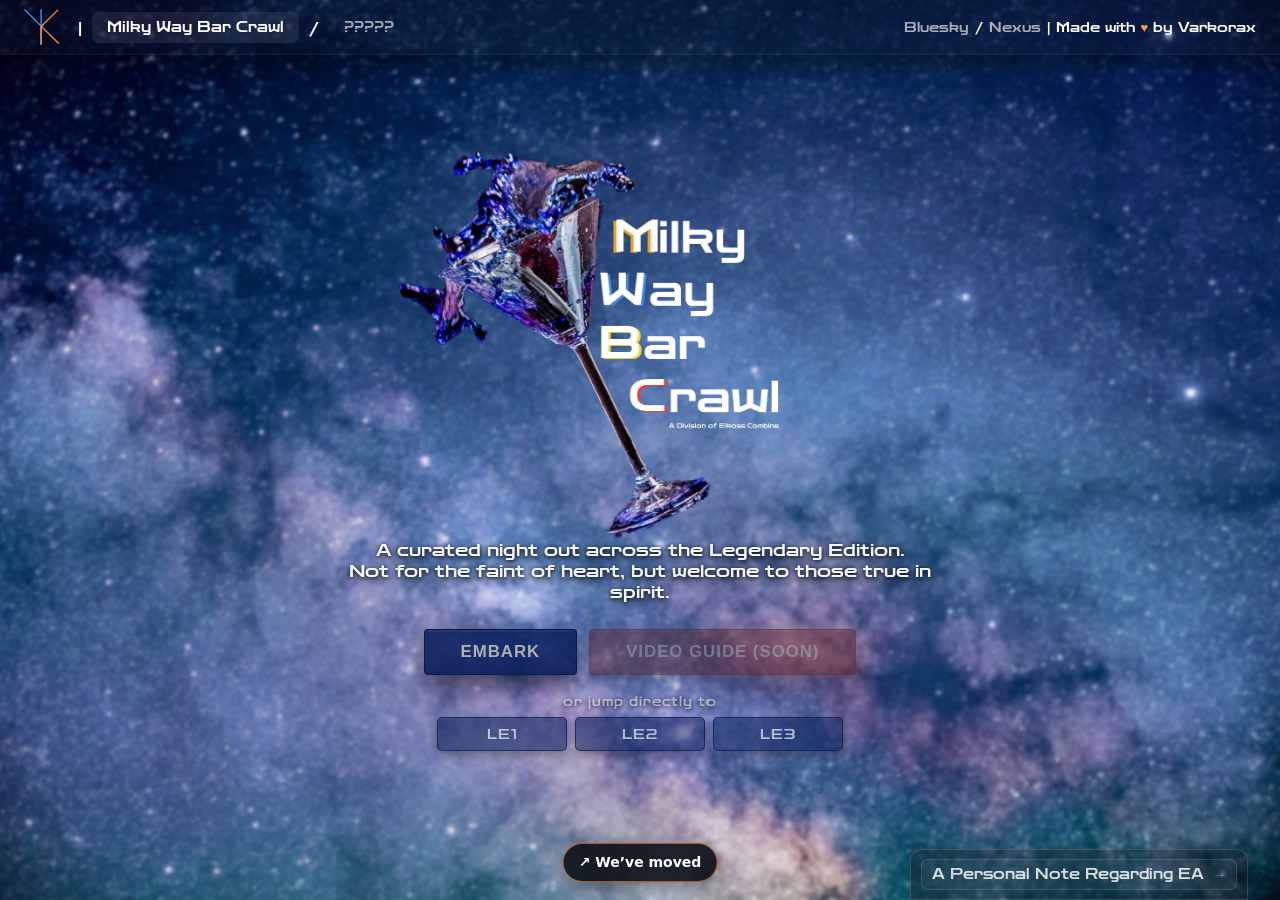
==== commit af6c2722: "Migration Update" ====
--- a/index.html
+++ b/index.html
@@ -8,7 +8,8 @@
 		<link rel="shortcut icon" type="image/x-icon" href="./custom/favicon.svg" />
 		
 		<link rel="stylesheet" href="./custom/css/title.css" />
-	</head>
+		<link rel="stylesheet" href="./custom/css/migration.css" />
+</head>
 	
 	<body>
 		<div class="title-screen" id="titleBackground"></div>
@@ -20,7 +21,7 @@
 		<div class="background-overlay"></div> -->
 		
 		<header class="site-header">
-			<a class="site-logo" href="https://varkorax.github.io" aria-label="Milky Way Bar Crawl home" target="_blank">
+			<a class="site-logo" href="https://guidelume.github.io" aria-label="Milky Way Bar Crawl home" target="_blank">
 				<img src="./custom/favicon.svg" alt="Milky Way Bar Crawl">
 			</a>
 			
@@ -162,5 +163,6 @@
 		</script>
 		
 		<script src="./custom/js/title.js"></script>
-	</body>
+		<script src="./custom/js/migration.js"></script>
+</body>
 </html>
--- a/custom/css/migration.css
+++ b/custom/css/migration.css
@@ -0,0 +1,70 @@
+.migration-tab {
+	position: fixed;
+	left: 50%;
+	bottom: 18px;
+	transform: translateX(-50%);
+	z-index: 10000;
+	border: 1px solid rgba(230, 130, 60, .65);
+	border-radius: 999px;
+	padding: 10px 15px;
+	background: rgba(7, 12, 20, .88);
+	color: #fff;
+	font: 600 14px/1.2 system-ui, sans-serif;
+	box-shadow: 0 4px 18px rgba(0, 0, 0, .4), 0 0 0 1px rgba(230, 130, 60, .12);
+	cursor: pointer;
+	animation: migration-pulse 3.8s ease-in-out infinite;
+}
+
+@keyframes migration-pulse {
+	0%, 100% { outline: 1px solid rgba(230, 130, 60, .08); outline-offset: 0; }
+	50% { outline: 2px solid rgba(230, 130, 60, .4); outline-offset: 3px; }
+}
+
+@media (prefers-reduced-motion: reduce) {
+	.migration-tab { animation: none; }
+}
+
+.migration-tab:hover,
+.migration-tab:focus-visible {
+	background: rgba(31, 48, 68, .96);
+	outline: 2px solid #fff;
+	outline-offset: 2px;
+}
+
+.migration-dialog {
+	width: min(640px, calc(100vw - 32px));
+	max-height: min(94vh, 860px);
+	padding: 26px;
+	border: 1px solid rgba(255, 255, 255, .2);
+	border-radius: 14px;
+	background: #08111e;
+	color: #f4f7fb;
+	box-shadow: 0 20px 70px rgba(0, 0, 0, .7);
+	font: 16px/1.5 system-ui, sans-serif;
+}
+
+.migration-dialog::backdrop { background: rgba(0, 0, 0, .72); }
+.migration-dialog h2 { margin: 0 40px 14px 0; font-size: 1.25rem; }
+.migration-dialog img { display: block; width: 100%; height: auto; border-radius: 8px; }
+.migration-dialog p { margin: 14px 0; }
+.migration-links { display: flex; flex-wrap: wrap; gap: 10px; }
+.migration-links a,
+.migration-close {
+	display: inline-block;
+	border: 1px solid rgba(255, 255, 255, .3);
+	border-radius: 7px;
+	padding: 9px 12px;
+	background: rgba(255, 255, 255, .08);
+	color: inherit;
+	text-decoration: none;
+	cursor: pointer;
+}
+.migration-links a:hover,
+.migration-close:hover { background: rgba(255, 255, 255, .18); }
+.migration-close { position: absolute; top: 14px; right: 14px; font-size: 20px; line-height: 1; }
+.migration-dialog { position: fixed; margin: auto; }
+
+@media (max-width: 540px) {
+	.migration-tab { bottom: 10px; padding: 9px 12px; }
+	.migration-dialog { padding: 20px; }
+}
